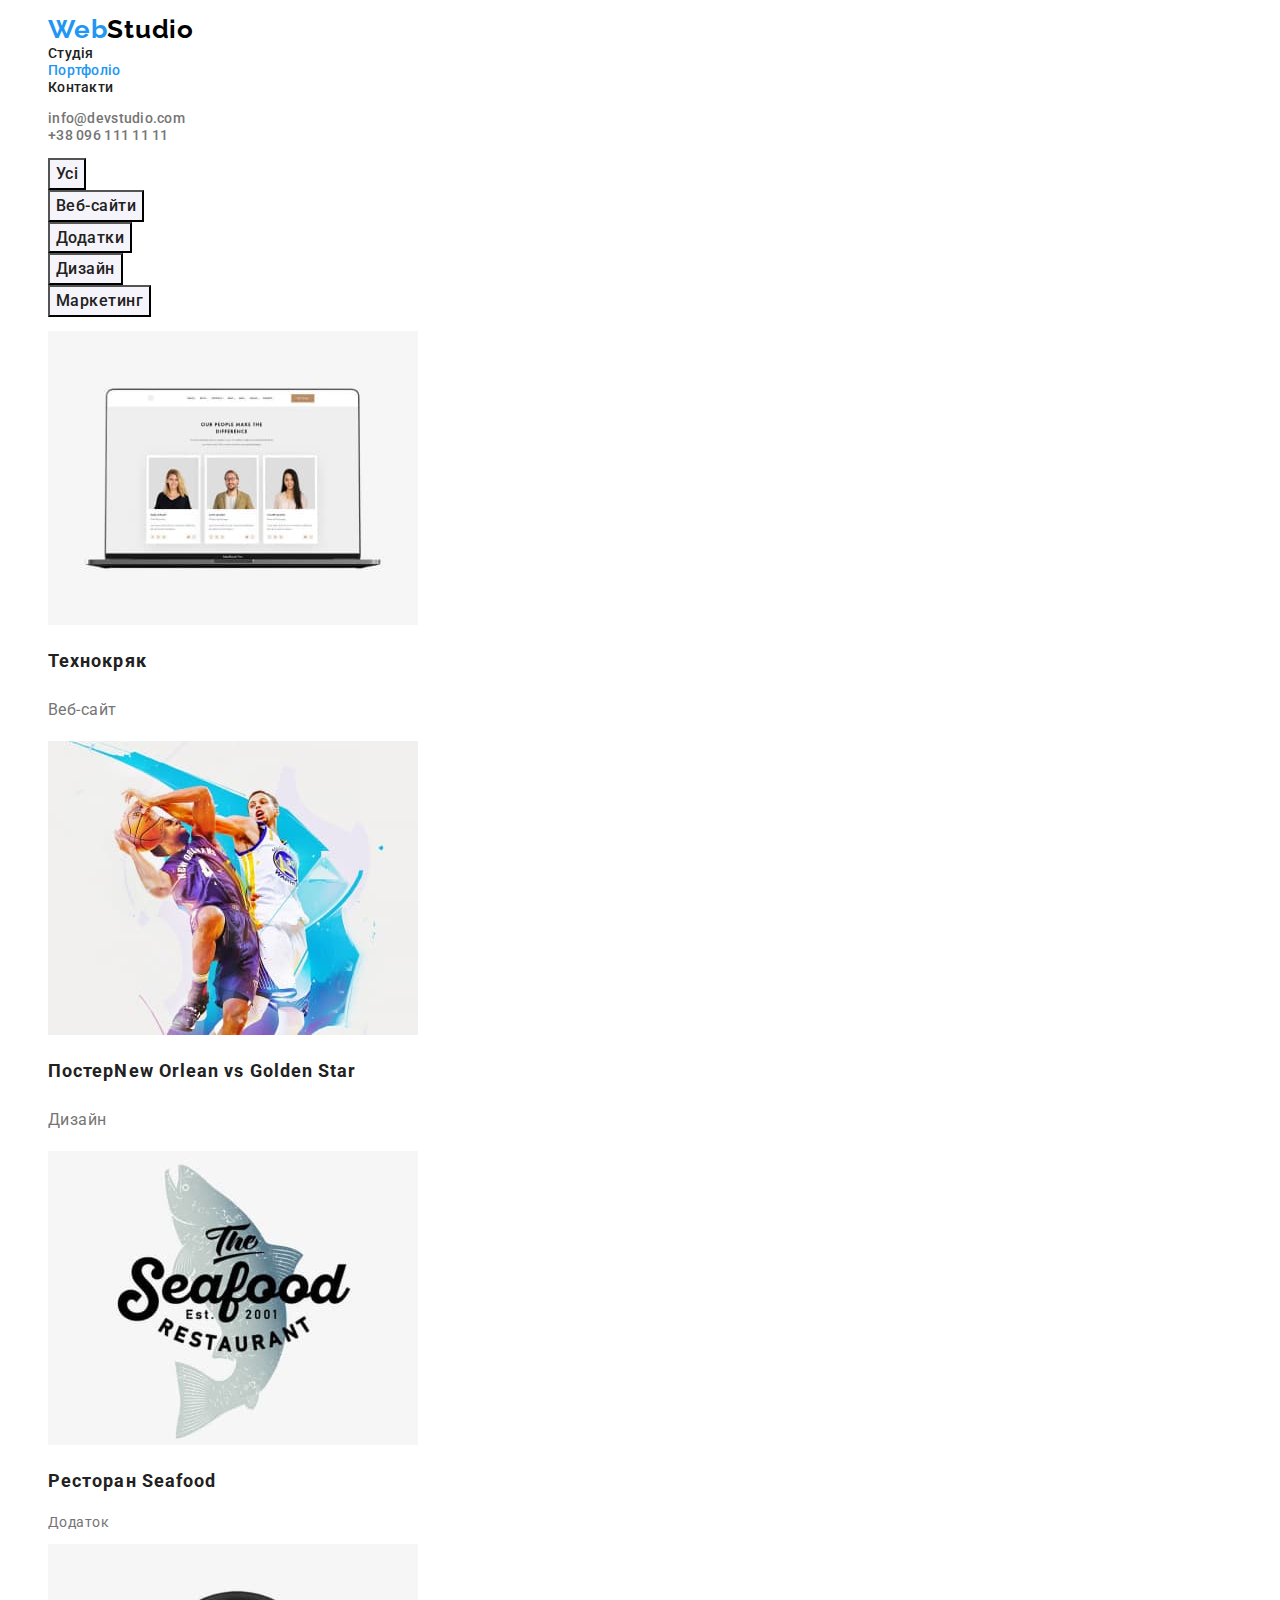
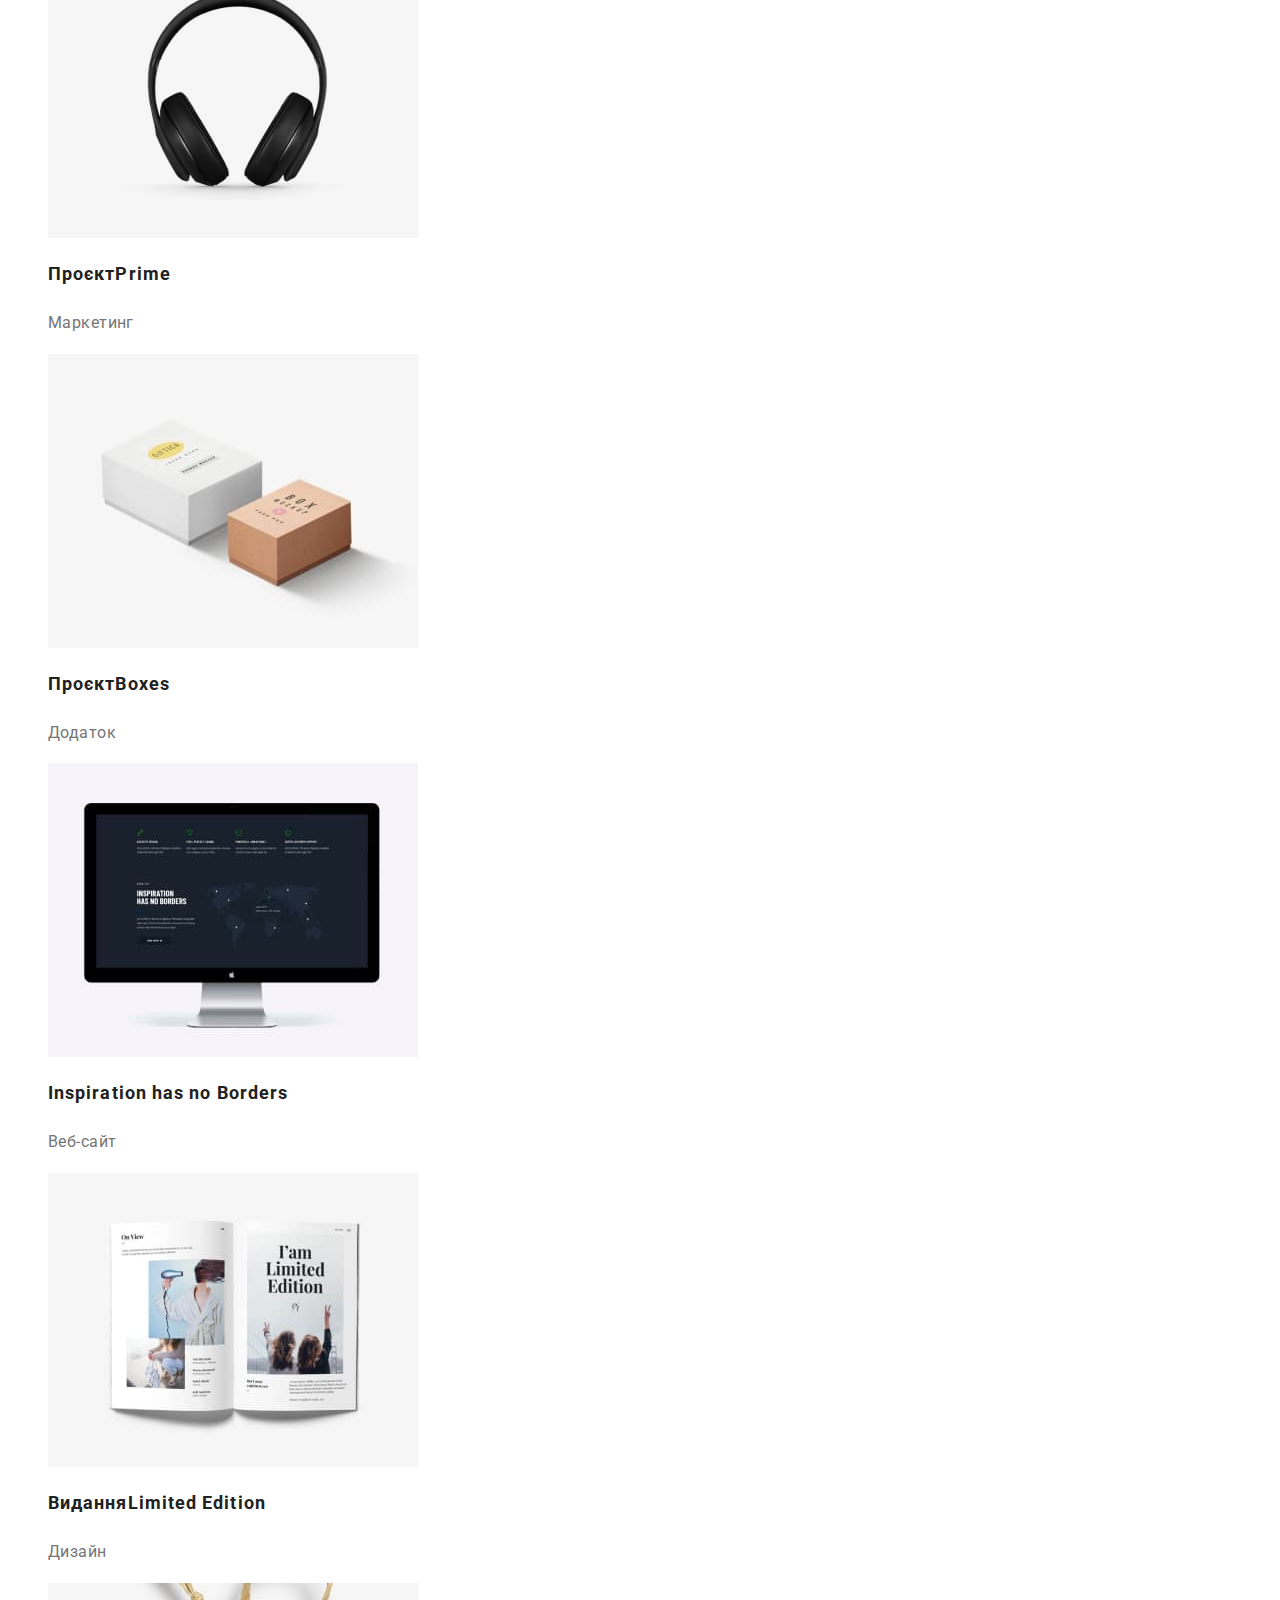
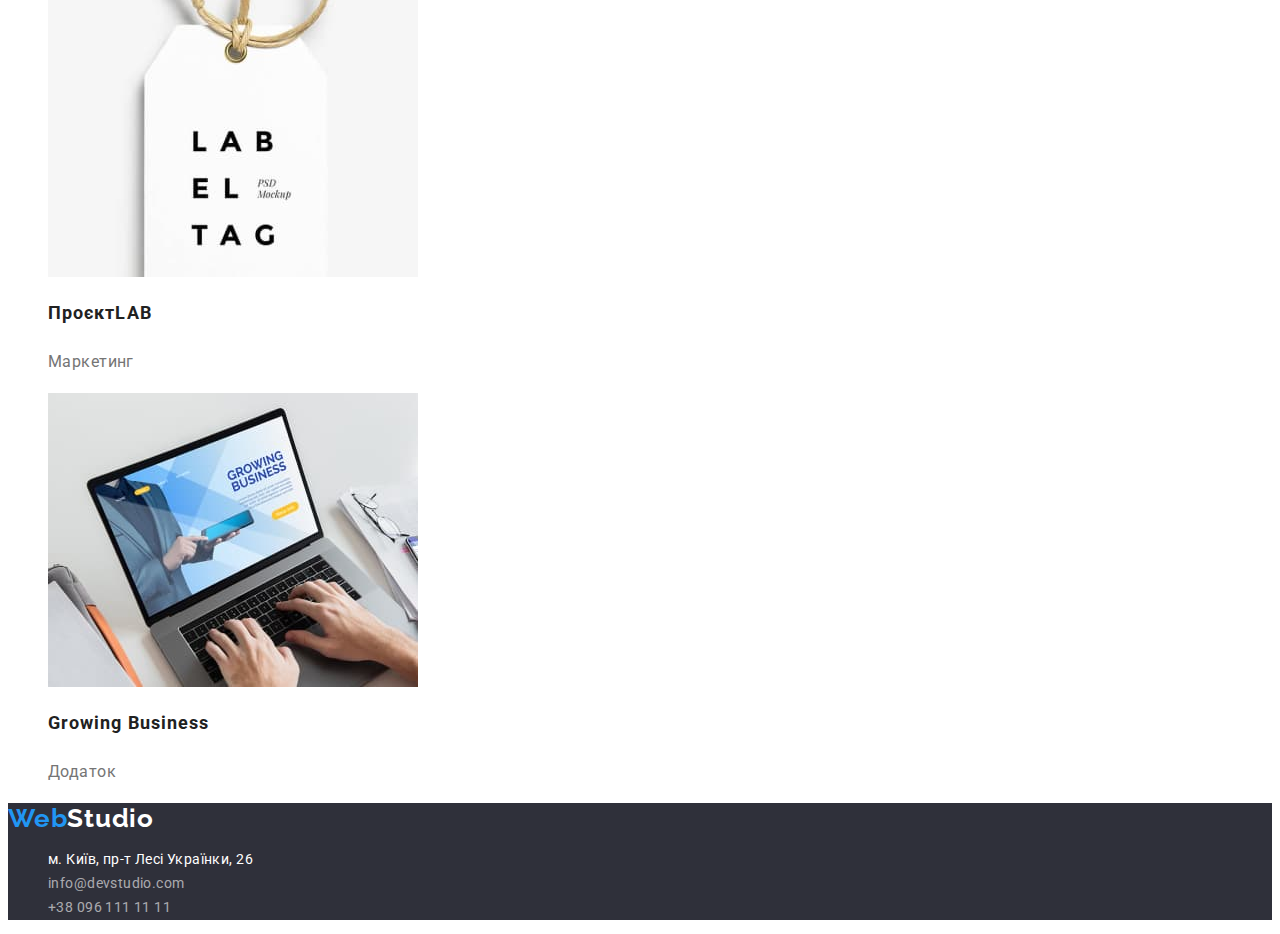
==== portfolio.html @ b94f9e49 "Initial commit" ====
<!DOCTYPE html>
<html lang="uk">
  <head>
    <meta charset="UTF-8" />
    <meta http-equiv="X-UA-Compatible" content="IE=edge" />
    <meta name="viewport" content="width=device-width, initial-scale=1.0" />
    <title>Portfolio</title>
    <link rel="preconnect" href="https://fonts.googleapis.com" />
    <link rel="preconnect" href="https://fonts.gstatic.com" crossorigin />
    <link
      href="https://fonts.googleapis.com/css2?family=Raleway:wght@700&family=Roboto:wght@400;500;700;900&display=swap"
      rel="stylesheet"
    />
    <link rel="stylesheet" href="./css/styles.css" />
  </head>

  <body>
    <!--Шапка сайту-->
    <header class="header">
      <nav clas="nav">
        <ul class="nav-list list">
          <li class="nav-item">
            <a class="logo link" lang="en" href="./index.html"
              >Web<span class="accent">Studio</span></a
            >
          </li>
          <li class="nav-item">
            <a class="nav-link link" href="./index.html">Студія</a>
          </li>
          <li class="nav-item">
            <a class="nav-link link current" href="./portfolio.html"
              >Портфоліо</a
            >
          </li>
          <li class="nav-item">
            <a class="nav-link link" href="">Контакти</a>
          </li>
        </ul>
      </nav>
      <ul class="list">
        <li>
          <a class="contact-link link" href="mailto:info@devstudio.com"
            >info@devstudio.com
          </a>
        </li>
        <li>
          <a class="contact-link link" href="tel:+380961111111"
            >+38 096 111 11 11</a
          >
        </li>
      </ul>
    </header>

    <main>
      <!-- Портфоліо -->
      <section class="project">
        <h1 class="visually-hidden">Портфоліо</h1>
        <ul class="project-list list">
          <li><button class="button" type="button">Усі</button></li>
          <li><button class="button" type="button">Веб-сайти</button></li>
          <li><button class="button" type="button">Додатки</button></li>
          <li><button class="button" type="button">Дизайн</button></li>
          <li><button class="button" type="button">Маркетинг</button></li>
        </ul>

        <ul class="list">
          <li class="project-item">
            <img src="./images/img4.jpg" alt="Ноутбук" width="370" />
            <h2 class="project-title">Технокряк</h2>
            <p class="project-text">Веб-сайт</p>
          </li>
          <li class="project-item">
            <img
              src="./images/img5.jpg"
              alt="Два баскетболіста в стрибку"
              width="370"
            />
            <h2 class="project-title">
              Постер<span lang="en">New Orlean vs Golden Star</span>
            </h2>
            <p class="project-text">Дизайн</p>
          </li>
          <li class="project-item">
            <img src="./images/img6.jpg" alt="Риба" width="370" />
            <h2 class="project-title">
              Ресторан <span lang="en">Seafood</span>
            </h2>
            <p class="features-text">Додаток</p>
          </li>
          <li class="project-item">
            <img src="./images/img7.jpg" alt="Навушники" width="370" />
            <h2 class="project-title">Проєкт<span lang="en">Prime</span></h2>
            <p class="project-text">Маркетинг</p>
          </li>
          <li class="project-item">
            <img src="./images/img8.jpg" alt="Дві коробочки" width="370" />
            <h2 class="project-title">Проєкт<span lang="en">Boxes</span></h2>
            <p class="project-text">Додаток</p>
          </li>
          <li>
            <img src="./images/img9.jpg" alt="Монітор" width="370" />
            <h2 class="project-title" lang="en">Inspiration has no Borders</h2>
            <p class="project-text">Веб-сайт</p>
          </li>
          <li class="project-item">
            <img src="./images/img10.jpg" alt="Журнал" width="370" />
            <h2 class="project-title">
              Видання<span lang="en">Limited Edition</span>
            </h2>
            <p class="project-text">Дизайн</p>
          </li>
          <li class="project-item">
            <img src="./images/img11.jpg" alt="Бірка" width="370" />
            <h2 class="project-title">Проєкт<span lang="en">LAB</span></h2>
            <p class="project-text">Маркетинг</p>
          </li>
          <li class="project-item">
            <img
              src="./images/img12.jpg"
              alt="Робота за ноутбуком"
              width="370"
            />
            <h2 class="project-title" lang="en">Growing Business</h2>
            <p class="project-text">Додаток</p>
          </li>
        </ul>
      </section>
    </main>

    <!--Підвал-->
    <footer class="footer">
      <a class="link logo" lang="en" href="./index.html"
        >Web<span class="footer-accent">Studio</span></a
      >
      <address>
        <ul class="list">
          <li>
            <a class="footer-link link" href=""
              >м. Київ, пр-т Лесі Українки, 26</a
            >
          </li>
          <li>
            <a class="footer-contact-link link" href="mailto:info@devstudio.com"
              >info@devstudio.com
            </a>
          </li>
          <li>
            <a class="footer-contact-link link" href="tel:+380961111111"
              >+38 096 111 11 11</a
            >
          </li>
        </ul>
      </address>
    </footer>
  </body>
</html>
---- css/styles.css ----
:root {
  --main-title-color: #212121;
  --second-title-color: #ffffff;
  --main-text-color: #757575;
  --typical-lh: 1.17;
  --main-font: "Roboto", sans-serif;
  --main-background-color: #ffffff;
  --second-background-color: #2f303a;
}

body {
  font-family: var(--main-font);
  background-color: var(--main-background-color);
  color: var(--main-text-color);
  letter-spacing: 0.03em;
  font-size: 14px;
}

.list {
  list-style: none;
}

.link {
  text-decoration: none;
}

/*------------------- Header--------------- */

.logo {
  font-family: "Raleway", sans-serif;
  font-style: normal;
  font-weight: 700;
  font-size: 26px;
  line-height: 1.19;
  letter-spacing: 0.03em;
  color: #2196f3;
}

.accent {
  color: #000000;
}

.nav-link {
  font-weight: 500;
  line-height: 1.14;
  letter-spacing: 0.02em;
  color: var(--main-title-color);
}

.current {
  color: #2196f3;
}

.contact-link {
  font-weight: 500;
  line-height: 1.14;
  letter-spacing: 0.02em;
  color: var(--main-text-color);
}

.nav-link:hover,
.nav-link:focus {
  color: #2196f3;
}

.contact-link:hover,
.contact-link:focus {
  color: #2196f3;
}

/*-------------- Hero ------------------*/

.hero {
  background: var(--second-background-color);
}

.hero-title {
  font-weight: 900;
  font-size: 44px;
  line-height: 1.36;
  text-align: center;
  letter-spacing: 0.06em;
  text-transform: uppercase;
  color: var(--second-title-color);
}

.hero-btn {
  font-family: inherit;
  font-weight: 700;
  font-size: 16px;
  line-height: 1.87;
  letter-spacing: 0.06em;
  color: var(--second-title-color);
  background: #2196f3;
  cursor: pointer;
}

.hero-btn:hover,
.hero-btn:focus {
  background: #188ce8;
  box-shadow: 0px 4px 4px rgba(0, 0, 0, 0.15);
  border-radius: 4px;
}

/* ------------------Benefits------------ */

.visually-hidden {
  position: absolute;
  width: 1px;
  height: 1px;
  overflow: hidden;
  border: 0;
  padding: 0;
  clip: rect(0 0 0 0);
  clip-path: inset(50%);
  margin: -1px;
  white-space: nowrap;
}

.benefits-title {
  font-size: 14px;
  line-height: 1.14;
  color: var(--main-title-color);
}
.benefits-text {
  line-height: 1.71;
}

/*------------------------ Activity----------------- */

.section-title {
  font-size: 36px;
  line-height: var(--typical-lh);
  color: var(--main-title-color);
}

/* ---------Team------------- */

.team {
  background: #f5f4fa;
}

.team-subtitle {
  font-weight: 500;
  font-size: 16px;
  line-height: 1.19;
  color: var(--main-title-color);
}
.team-text {
  font-size: 16px;
  line-height: 1.19;
}

.team-item {
  background: var(--main-background-color);
}

/* --------------------Footer------------------ */

.footer {
  background: var(--second-background-color);
}

.footer-accent {
  color: #ffffff;
}

.footer-link {
  font-style: normal;
  line-height: 1.71;
  color: var(--second-title-color);
}

.footer-contact-link {
  font-style: normal;
  line-height: 1.71;
  color: rgba(255, 255, 255, 0.6);
}

.footer-contact-link:hover,
.footer-contact-link:focus {
  color: #2196f3;
}

/* ------------------PORTFOLIO----------------- */

.button {
  font-family: inherit;
  font-style: normal;
  font-weight: 500;
  font-size: 16px;
  line-height: 1.62;
  letter-spacing: 0.03em;
  color: var(--main-title-color);
  cursor: pointer;
  background: #f5f4fa;
}

.button:hover,
.button:focus {
  color: var(--second-title-color);
  background: #2196f3;
  box-shadow: 0px 3px 1px rgba(0, 0, 0, 0.1), 0px 1px 2px rgba(0, 0, 0, 0.08),
    0px 2px 2px rgba(0, 0, 0, 0.12);
}

.project-title {
  font-size: 18px;
  line-height: 2;
  letter-spacing: 0.06em;
  color: var(--main-title-color);
}

.project-text {
  font-size: 16px;
  line-height: 1.87;
}
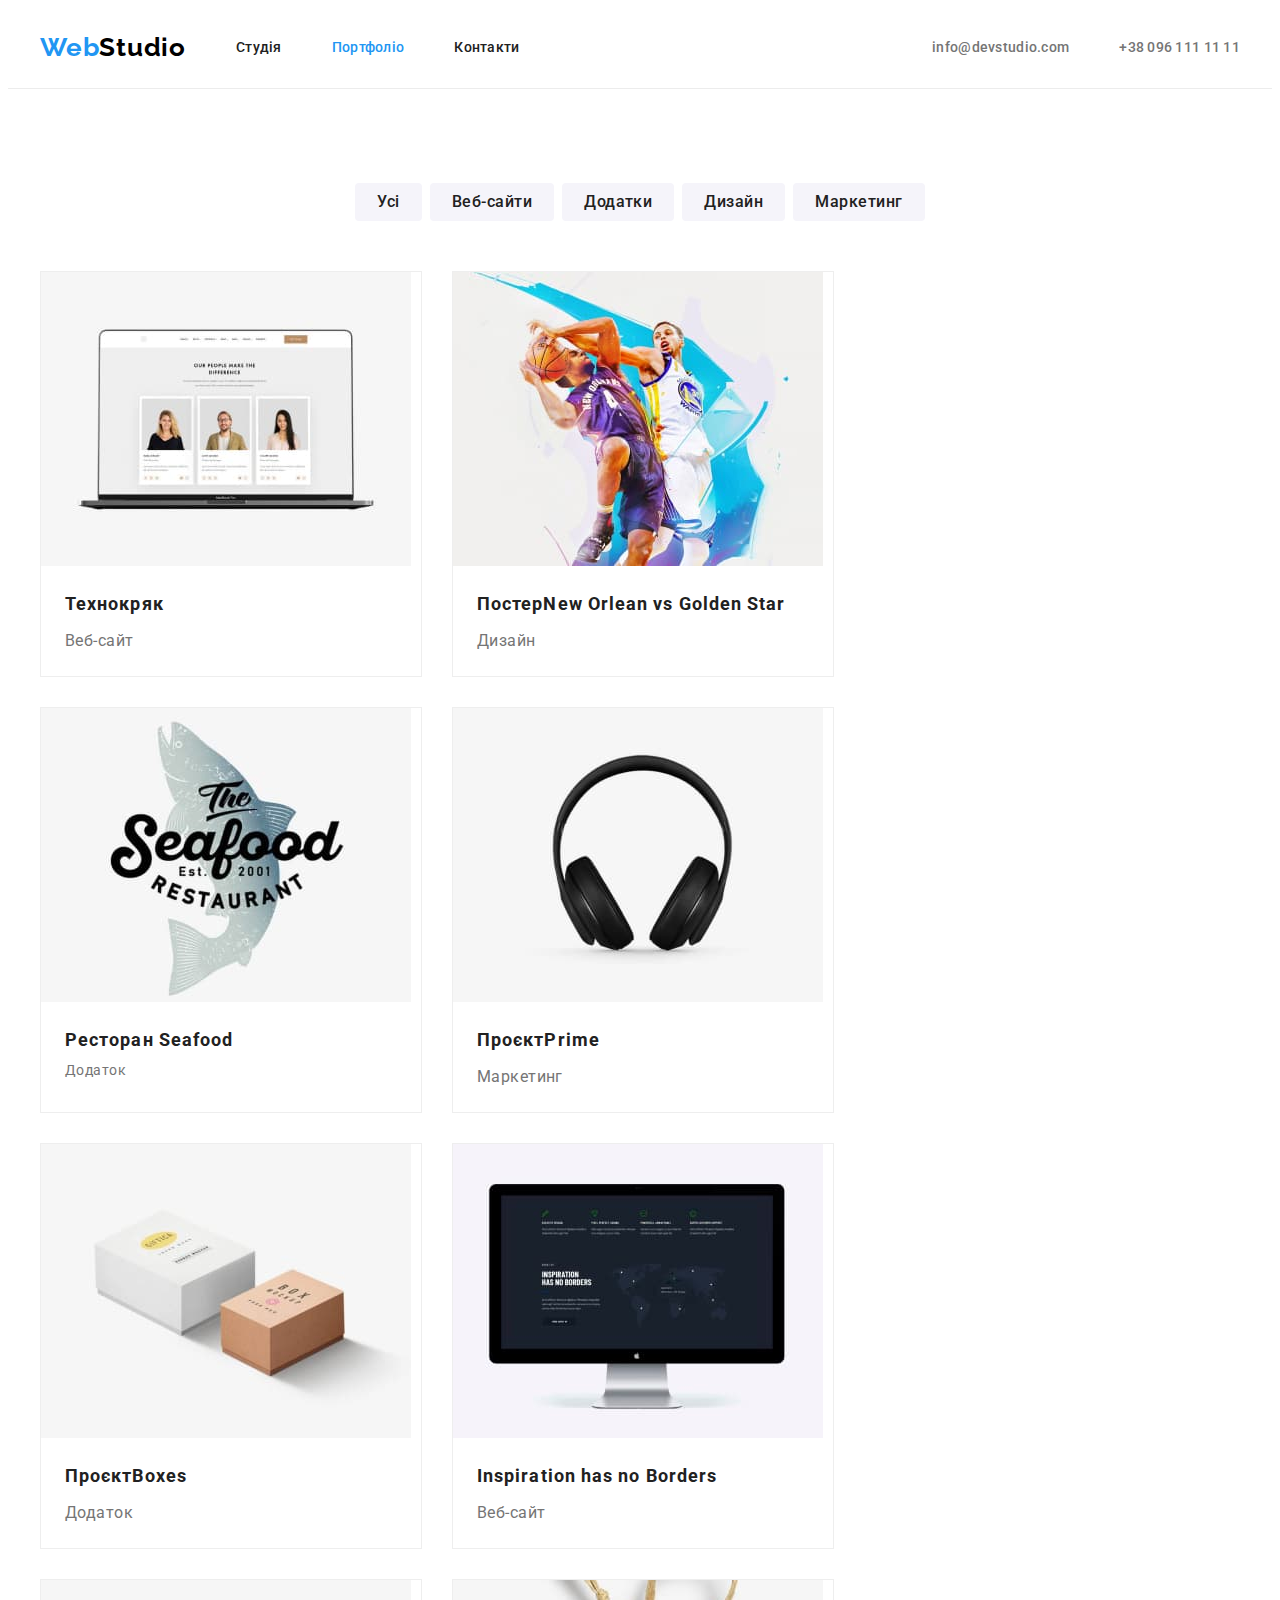
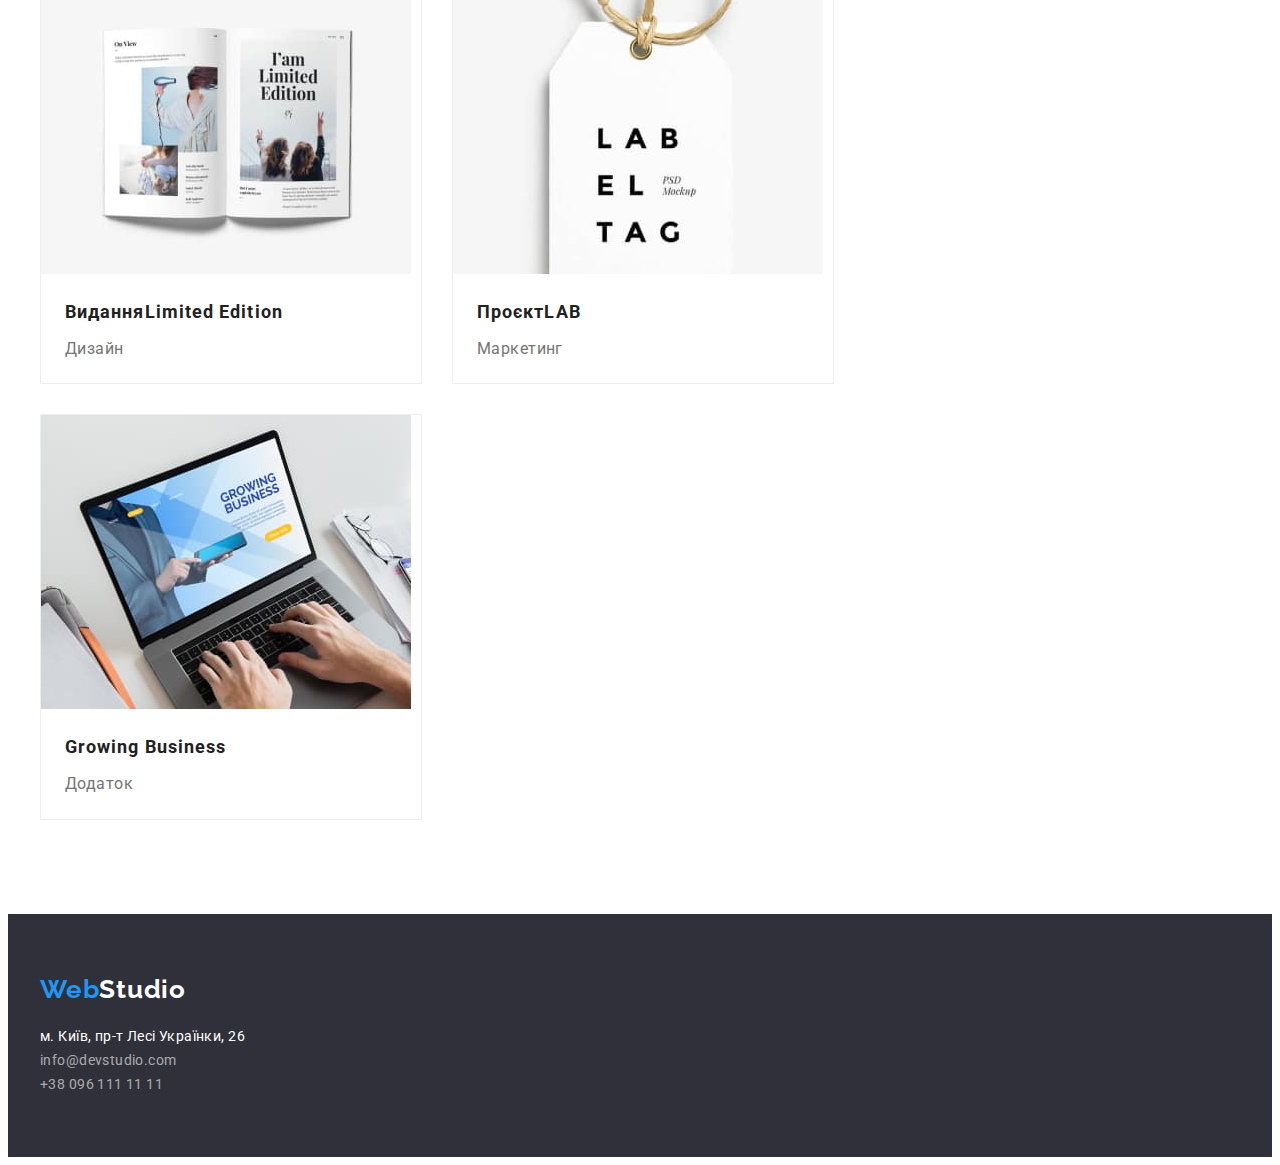
==== commit 59321323: "positioning" ====
--- a/portfolio.html
+++ b/portfolio.html
@@ -11,146 +11,187 @@
       href="https://fonts.googleapis.com/css2?family=Raleway:wght@700&family=Roboto:wght@400;500;700;900&display=swap"
       rel="stylesheet"
     />
+    <!-- normalize -->
+    <link
+      rel="stylesheet"
+      href="https://cdnjs.cloudflare.com/ajax/libs/modern-normalize/1.1.0/modern-normalize.min.css"
+      integrity="sha512-wpPYUAdjBVSE4KJnH1VR1HeZfpl1ub8YT/NKx4PuQ5NmX2tKuGu6U/JRp5y+Y8XG2tV+wKQpNHVUX03MfMFn9Q=="
+      crossorigin="anonymous"
+      referrerpolicy="no-referrer"
+    />
+    <!-- styles -->
     <link rel="stylesheet" href="./css/styles.css" />
   </head>
 
   <body>
     <!--Шапка сайту-->
     <header class="header">
-      <nav clas="nav">
-        <ul class="nav-list list">
-          <li class="nav-item">
-            <a class="logo link" lang="en" href="./index.html"
-              >Web<span class="accent">Studio</span></a
+      <div class="container">
+        <nav clas="header-nav">
+          <ul class="header-nav-list list">
+            <li class="header-nav-item">
+              <a class="logo link" lang="en" href="./index.html"
+                >Web<span class="accent">Studio</span></a
+              >
+            </li>
+            <li class="header-nav-item">
+              <a class="header-nav-link link" href="./index.html">Студія</a>
+            </li>
+            <li class="header-nav-item">
+              <a class="header-nav-link link current" href="./portfolio.html"
+                >Портфоліо</a
+              >
+            </li>
+            <li class="header-nav-item">
+              <a class="header-nav-link link" href="">Контакти</a>
+            </li>
+          </ul>
+        </nav>
+        <ul class="header-contact-list list">
+          <li>
+            <a class="contact-link link" href="mailto:info@devstudio.com"
+              >info@devstudio.com
+            </a>
+          </li>
+          <li>
+            <a class="contact-link link" href="tel:+380961111111"
+              >+38 096 111 11 11</a
             >
           </li>
-          <li class="nav-item">
-            <a class="nav-link link" href="./index.html">Студія</a>
-          </li>
-          <li class="nav-item">
-            <a class="nav-link link current" href="./portfolio.html"
-              >Портфоліо</a
-            >
-          </li>
-          <li class="nav-item">
-            <a class="nav-link link" href="">Контакти</a>
-          </li>
         </ul>
-      </nav>
-      <ul class="list">
-        <li>
-          <a class="contact-link link" href="mailto:info@devstudio.com"
-            >info@devstudio.com
-          </a>
-        </li>
-        <li>
-          <a class="contact-link link" href="tel:+380961111111"
-            >+38 096 111 11 11</a
-          >
-        </li>
-      </ul>
+      </div>
     </header>
 
     <main>
       <!-- Портфоліо -->
-      <section class="project">
-        <h1 class="visually-hidden">Портфоліо</h1>
-        <ul class="project-list list">
-          <li><button class="button" type="button">Усі</button></li>
-          <li><button class="button" type="button">Веб-сайти</button></li>
-          <li><button class="button" type="button">Додатки</button></li>
-          <li><button class="button" type="button">Дизайн</button></li>
-          <li><button class="button" type="button">Маркетинг</button></li>
-        </ul>
+      <section class="project section">
+        <div class="container">
+          <h1 class="visually-hidden">Портфоліо</h1>
+          <ul class="project-list-button list">
+            <li><button class="button" type="button">Усі</button></li>
+            <li><button class="button" type="button">Веб-сайти</button></li>
+            <li><button class="button" type="button">Додатки</button></li>
+            <li><button class="button" type="button">Дизайн</button></li>
+            <li><button class="button" type="button">Маркетинг</button></li>
+          </ul>
 
-        <ul class="list">
-          <li class="project-item">
-            <img src="./images/img4.jpg" alt="Ноутбук" width="370" />
-            <h2 class="project-title">Технокряк</h2>
-            <p class="project-text">Веб-сайт</p>
-          </li>
-          <li class="project-item">
-            <img
-              src="./images/img5.jpg"
-              alt="Два баскетболіста в стрибку"
-              width="370"
-            />
-            <h2 class="project-title">
-              Постер<span lang="en">New Orlean vs Golden Star</span>
-            </h2>
-            <p class="project-text">Дизайн</p>
-          </li>
-          <li class="project-item">
-            <img src="./images/img6.jpg" alt="Риба" width="370" />
-            <h2 class="project-title">
-              Ресторан <span lang="en">Seafood</span>
-            </h2>
-            <p class="features-text">Додаток</p>
-          </li>
-          <li class="project-item">
-            <img src="./images/img7.jpg" alt="Навушники" width="370" />
-            <h2 class="project-title">Проєкт<span lang="en">Prime</span></h2>
-            <p class="project-text">Маркетинг</p>
-          </li>
-          <li class="project-item">
-            <img src="./images/img8.jpg" alt="Дві коробочки" width="370" />
-            <h2 class="project-title">Проєкт<span lang="en">Boxes</span></h2>
-            <p class="project-text">Додаток</p>
-          </li>
-          <li>
-            <img src="./images/img9.jpg" alt="Монітор" width="370" />
-            <h2 class="project-title" lang="en">Inspiration has no Borders</h2>
-            <p class="project-text">Веб-сайт</p>
-          </li>
-          <li class="project-item">
-            <img src="./images/img10.jpg" alt="Журнал" width="370" />
-            <h2 class="project-title">
-              Видання<span lang="en">Limited Edition</span>
-            </h2>
-            <p class="project-text">Дизайн</p>
-          </li>
-          <li class="project-item">
-            <img src="./images/img11.jpg" alt="Бірка" width="370" />
-            <h2 class="project-title">Проєкт<span lang="en">LAB</span></h2>
-            <p class="project-text">Маркетинг</p>
-          </li>
-          <li class="project-item">
-            <img
-              src="./images/img12.jpg"
-              alt="Робота за ноутбуком"
-              width="370"
-            />
-            <h2 class="project-title" lang="en">Growing Business</h2>
-            <p class="project-text">Додаток</p>
-          </li>
-        </ul>
+          <ul class="project-list list">
+            <li class="project-item">
+              <img src="./images/img4.jpg" alt="Ноутбук" width="370" />
+              <div class="portfolio-content">
+                <h2 class="project-title">Технокряк</h2>
+                <p class="project-text">Веб-сайт</p>
+              </div>
+            </li>
+            <li class="project-item">
+              <img
+                src="./images/img5.jpg"
+                alt="Два баскетболіста в стрибку"
+                width="370"
+              />
+              <div class="portfolio-content">
+                <h2 class="project-title">
+                  Постер<span lang="en">New Orlean vs Golden Star</span>
+                </h2>
+                <p class="project-text">Дизайн</p>
+              </div>
+            </li>
+            <li class="project-item">
+              <img src="./images/img6.jpg" alt="Риба" width="370" />
+              <div class="portfolio-content">
+                <h2 class="project-title">
+                  Ресторан <span lang="en">Seafood</span>
+                </h2>
+                <p class="features-text">Додаток</p>
+              </div>
+            </li>
+            <li class="project-item">
+              <img src="./images/img7.jpg" alt="Навушники" width="370" />
+              <div class="portfolio-content">
+                <h2 class="project-title">
+                  Проєкт<span lang="en">Prime</span>
+                </h2>
+                <p class="project-text">Маркетинг</p>
+              </div>
+            </li>
+            <li class="project-item">
+              <img src="./images/img8.jpg" alt="Дві коробочки" width="370" />
+              <div class="portfolio-content">
+                <h2 class="project-title">
+                  Проєкт<span lang="en">Boxes</span>
+                </h2>
+                <p class="project-text">Додаток</p>
+              </div>
+            </li>
+            <li class="project-item">
+              <img src="./images/img9.jpg" alt="Монітор" width="370" />
+              <div class="portfolio-content">
+                <h2 class="project-title" lang="en">
+                  Inspiration has no Borders
+                </h2>
+                <p class="project-text">Веб-сайт</p>
+              </div>
+            </li>
+            <li class="project-item">
+              <img src="./images/img10.jpg" alt="Журнал" width="370" />
+              <div class="portfolio-content">
+                <h2 class="project-title">
+                  Видання<span lang="en">Limited Edition</span>
+                </h2>
+                <p class="project-text">Дизайн</p>
+              </div>
+            </li>
+            <li class="project-item">
+              <img src="./images/img11.jpg" alt="Бірка" width="370" />
+              <div class="portfolio-content">
+                <h2 class="project-title">Проєкт<span lang="en">LAB</span></h2>
+                <p class="project-text">Маркетинг</p>
+              </div>
+            </li>
+            <li class="project-item">
+              <img
+                src="./images/img12.jpg"
+                alt="Робота за ноутбуком"
+                width="370"
+              />
+              <div class="portfolio-content">
+                <h2 class="project-title" lang="en">Growing Business</h2>
+                <p class="project-text">Додаток</p>
+              </div>
+            </li>
+          </ul>
+        </div>
       </section>
     </main>
 
     <!--Підвал-->
     <footer class="footer">
-      <a class="link logo" lang="en" href="./index.html"
-        >Web<span class="footer-accent">Studio</span></a
-      >
-      <address>
-        <ul class="list">
-          <li>
-            <a class="footer-link link" href=""
-              >м. Київ, пр-т Лесі Українки, 26</a
-            >
-          </li>
-          <li>
-            <a class="footer-contact-link link" href="mailto:info@devstudio.com"
-              >info@devstudio.com
-            </a>
-          </li>
-          <li>
-            <a class="footer-contact-link link" href="tel:+380961111111"
-              >+38 096 111 11 11</a
-            >
-          </li>
-        </ul>
-      </address>
+      <div class="container">
+        <a class="footer-logo link logo" lang="en" href="./index.html"
+          >Web<span class="footer-accent">Studio</span></a
+        >
+        <address class="address">
+          <ul class="list">
+            <li>
+              <a class="footer-link link" href=""
+                >м. Київ, пр-т Лесі Українки, 26</a
+              >
+            </li>
+            <li>
+              <a
+                class="footer-contact-link link"
+                href="mailto:info@devstudio.com"
+                >info@devstudio.com
+              </a>
+            </li>
+            <li>
+              <a class="footer-contact-link link" href="tel:+380961111111"
+                >+38 096 111 11 11</a
+              >
+            </li>
+          </ul>
+        </address>
+      </div>
     </footer>
   </body>
 </html>
--- a/css/styles.css
+++ b/css/styles.css
@@ -16,15 +16,83 @@
   font-size: 14px;
 }
 
+/* скидання маржина */
+
+h1,
+h2,
+h3,
+p {
+  margin: 0;
+}
+
+/* Скидання для зображень */
+img {
+  display: block;
+  max-width: 100%;
+  height: auto;
+}
+
+/* Скидання базових стилів для списків */
+
 .list {
   list-style: none;
-}
+  padding-left: 0;
+  margin: 0;
+}
+
+/* Скидання підкреслень для посилань */
 
 .link {
   text-decoration: none;
 }
 
+/* Скидання курсива для address */
+
+address {
+  font-style: normal;
+  line-height: 1.71;
+}
+
+/* Utilit */
+
+.container {
+  width: 1200px;
+  margin: 0 auto;
+  padding: 0 15px;
+}
+
+.section {
+  padding-top: 94px;
+  padding-bottom: 94px;
+}
+
 /*------------------- Header--------------- */
+
+.header {
+  border-bottom: 1px solid #ececec;
+}
+
+.header .container {
+  display: flex;
+  align-items: center;
+}
+
+.header-nav {
+  display: flex;
+}
+
+.header-nav-list {
+  display: flex;
+  align-items: center;
+  gap: 50px;
+}
+
+.header-contact-list {
+  display: flex;
+  align-items: center;
+  gap: 50px;
+  margin-left: auto;
+}
 
 .logo {
   font-family: "Raleway", sans-serif;
@@ -34,17 +102,23 @@
   line-height: 1.19;
   letter-spacing: 0.03em;
   color: #2196f3;
+
+  display: block;
+  padding: 24px 0 25px 0;
 }
 
 .accent {
   color: #000000;
 }
 
-.nav-link {
+.header-nav-link {
   font-weight: 500;
   line-height: 1.14;
   letter-spacing: 0.02em;
   color: var(--main-title-color);
+
+  display: block;
+  padding: 32px 0;
 }
 
 .current {
@@ -56,10 +130,13 @@
   line-height: 1.14;
   letter-spacing: 0.02em;
   color: var(--main-text-color);
-}
-
-.nav-link:hover,
-.nav-link:focus {
+
+  display: block;
+  padding: 32px 0;
+}
+
+.header-nav-link:hover,
+.header-nav-link:focus {
   color: #2196f3;
 }
 
@@ -70,18 +147,25 @@
 
 /*-------------- Hero ------------------*/
 
-.hero {
-  background: var(--second-background-color);
+.hero .container {
+  background-color: var(--second-background-color);
+
+  text-align: center;
+  padding: 200px 0;
 }
 
 .hero-title {
   font-weight: 900;
   font-size: 44px;
   line-height: 1.36;
-  text-align: center;
   letter-spacing: 0.06em;
   text-transform: uppercase;
   color: var(--second-title-color);
+
+  max-width: 696px;
+  margin-bottom: 30px;
+  margin-left: auto;
+  margin-right: auto;
 }
 
 .hero-btn {
@@ -93,13 +177,15 @@
   color: var(--second-title-color);
   background: #2196f3;
   cursor: pointer;
+
+  padding: 10px 32px;
+  border-radius: 4px;
 }
 
 .hero-btn:hover,
 .hero-btn:focus {
   background: #188ce8;
   box-shadow: 0px 4px 4px rgba(0, 0, 0, 0.15);
-  border-radius: 4px;
 }
 
 /* ------------------Benefits------------ */
@@ -117,13 +203,26 @@
   white-space: nowrap;
 }
 
+.benefits {
+  margin-left: auto;
+  margin-right: auto;
+}
+
+.benefits-list {
+  display: flex;
+  gap: 30px;
+}
+
 .benefits-title {
   font-size: 14px;
   line-height: 1.14;
   color: var(--main-title-color);
+
+  margin-bottom: 10px;
 }
 .benefits-text {
   line-height: 1.71;
+  max-width: 270px;
 }
 
 /*------------------------ Activity----------------- */
@@ -132,6 +231,18 @@
   font-size: 36px;
   line-height: var(--typical-lh);
   color: var(--main-title-color);
+  text-align: center;
+  margin-bottom: 50px;
+}
+
+.activity {
+  padding-top: 0;
+}
+
+.activity-list {
+  display: flex;
+  gap: 30px;
+  justify-content: center;
 }
 
 /* ---------Team------------- */
@@ -140,11 +251,23 @@
   background: #f5f4fa;
 }
 
+.team-list {
+  display: flex;
+  gap: 30px;
+}
+
+.team-content {
+  text-align: center;
+  padding: 30px 0;
+}
+
 .team-subtitle {
   font-weight: 500;
   font-size: 16px;
   line-height: 1.19;
   color: var(--main-title-color);
+
+  margin-bottom: 10px;
 }
 .team-text {
   font-size: 16px;
@@ -153,12 +276,21 @@
 
 .team-item {
   background: var(--main-background-color);
+  box-shadow: 0px 1px 3px rgba(0, 0, 0, 0.12), 0px 1px 1px rgba(0, 0, 0, 0.14),
+    0px 2px 1px rgba(0, 0, 0, 0.2);
+  border-radius: 0px 0px 4px 4px;
 }
 
 /* --------------------Footer------------------ */
 
 .footer {
   background: var(--second-background-color);
+  padding: 60px 0;
+}
+
+.footer-logo {
+  margin-bottom: 20px;
+  padding: 0;
 }
 
 .footer-accent {
@@ -166,15 +298,13 @@
 }
 
 .footer-link {
-  font-style: normal;
-  line-height: 1.71;
   color: var(--second-title-color);
 }
 
 .footer-contact-link {
-  font-style: normal;
-  line-height: 1.71;
   color: rgba(255, 255, 255, 0.6);
+
+  margin-top: 9px;
 }
 
 .footer-contact-link:hover,
@@ -183,6 +313,13 @@
 }
 
 /* ------------------PORTFOLIO----------------- */
+
+.project-list-button {
+  display: flex;
+  gap: 8px;
+  margin-bottom: 50px;
+  justify-content: center;
+}
 
 .button {
   font-family: inherit;
@@ -194,6 +331,10 @@
   color: var(--main-title-color);
   cursor: pointer;
   background: #f5f4fa;
+  border-radius: 4px;
+  border: 0;
+
+  padding: 6px 22px;
 }
 
 .button:hover,
@@ -204,11 +345,28 @@
     0px 2px 2px rgba(0, 0, 0, 0.12);
 }
 
+.project-list {
+  display: flex;
+  flex-wrap: wrap;
+  gap: 30px;
+}
+
+.project-item {
+  display: block;
+  width: calc((100% - 60px) / 3);
+  border: 1px solid #eeeeee;
+}
+
+.portfolio-content {
+  padding: 20px 24px;
+}
+
 .project-title {
   font-size: 18px;
   line-height: 2;
   letter-spacing: 0.06em;
   color: var(--main-title-color);
+  margin-bottom: 4px;
 }
 
 .project-text {
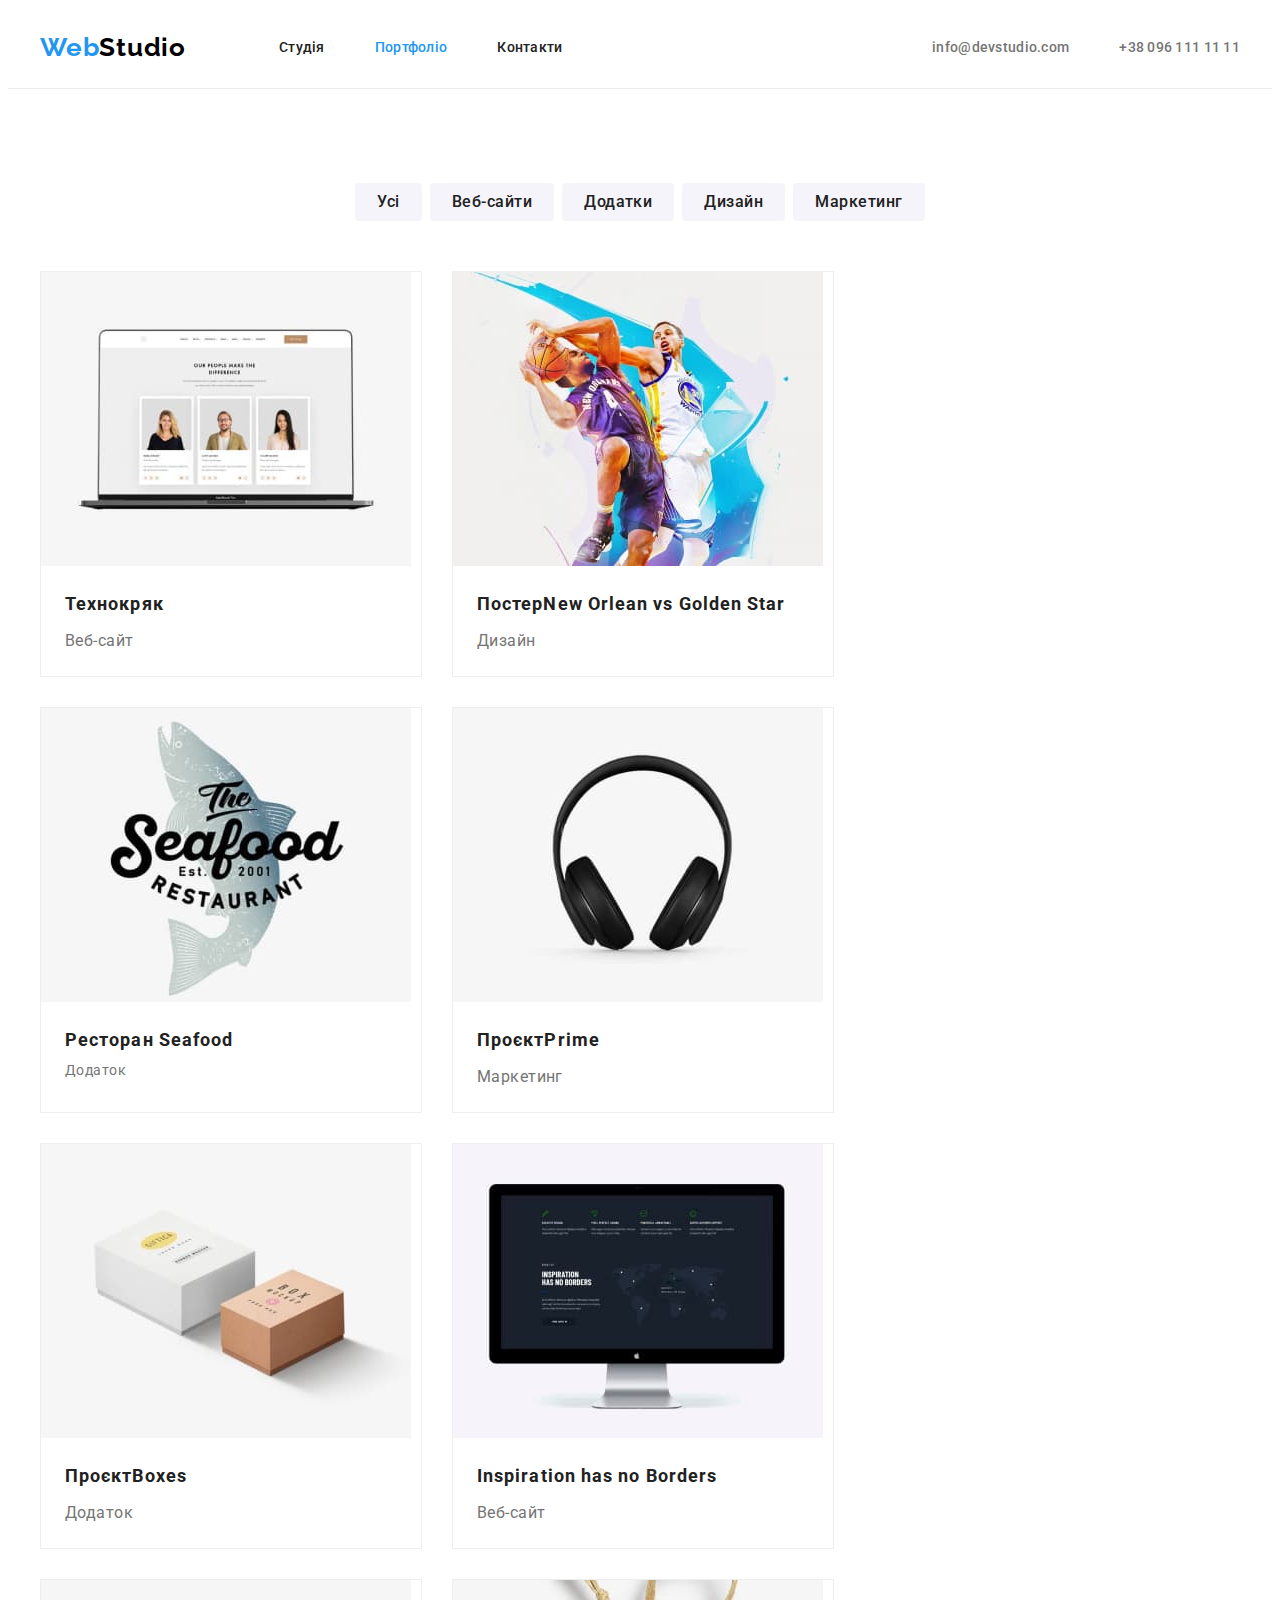
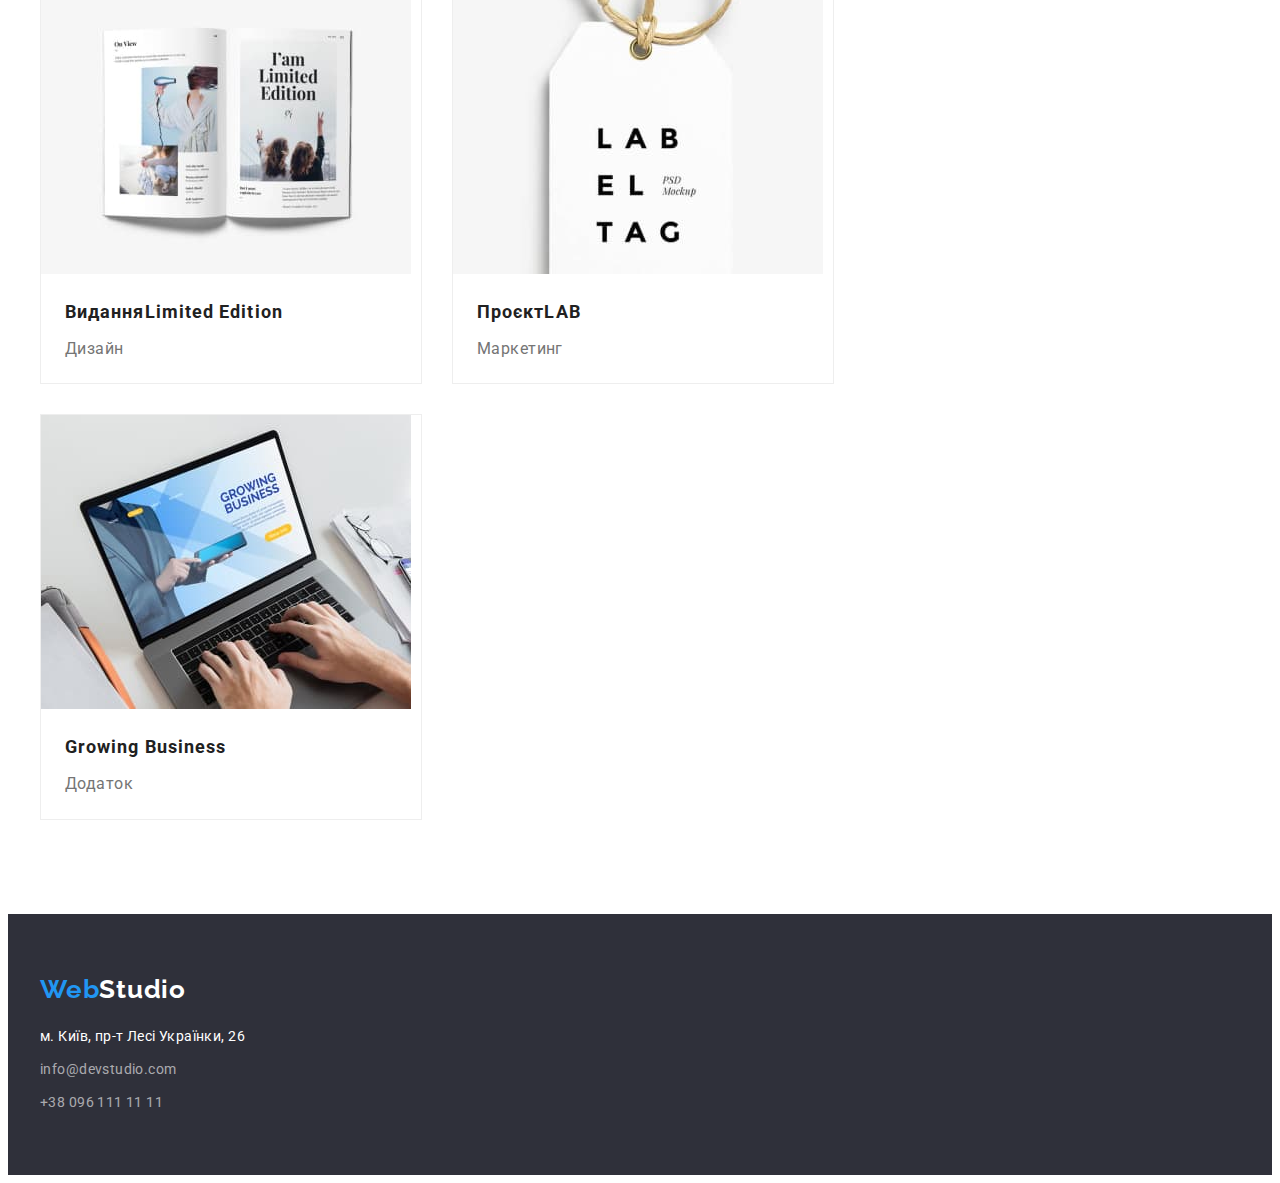
==== commit f6be0000: "final corrections" ====
--- a/portfolio.html
+++ b/portfolio.html
@@ -27,13 +27,11 @@
     <!--Шапка сайту-->
     <header class="header">
       <div class="container">
-        <nav clas="header-nav">
+        <nav class="header-nav">
+          <a class="header-logo logo link" lang="en" href="./index.html"
+            >Web<span class="accent">Studio</span></a
+          >
           <ul class="header-nav-list list">
-            <li class="header-nav-item">
-              <a class="logo link" lang="en" href="./index.html"
-                >Web<span class="accent">Studio</span></a
-              >
-            </li>
             <li class="header-nav-item">
               <a class="header-nav-link link" href="./index.html">Студія</a>
             </li>
@@ -171,20 +169,20 @@
           >Web<span class="footer-accent">Studio</span></a
         >
         <address class="address">
-          <ul class="list">
+          <ul class="footer-list list">
             <li>
               <a class="footer-link link" href=""
                 >м. Київ, пр-т Лесі Українки, 26</a
               >
             </li>
-            <li>
+            <li class="footer-item">
               <a
                 class="footer-contact-link link"
                 href="mailto:info@devstudio.com"
                 >info@devstudio.com
               </a>
             </li>
-            <li>
+            <li class="footer-item">
               <a class="footer-contact-link link" href="tel:+380961111111"
                 >+38 096 111 11 11</a
               >
--- a/css/styles.css
+++ b/css/styles.css
@@ -81,19 +81,6 @@
   display: flex;
 }
 
-.header-nav-list {
-  display: flex;
-  align-items: center;
-  gap: 50px;
-}
-
-.header-contact-list {
-  display: flex;
-  align-items: center;
-  gap: 50px;
-  margin-left: auto;
-}
-
 .logo {
   font-family: "Raleway", sans-serif;
   font-style: normal;
@@ -104,7 +91,23 @@
   color: #2196f3;
 
   display: block;
+}
+
+.header-logo {
   padding: 24px 0 25px 0;
+  margin-right: 93px;
+}
+
+.header-nav-list {
+  display: flex;
+  align-items: center;
+  gap: 50px;
+}
+
+.header-contact-list {
+  display: flex;
+  gap: 50px;
+  margin-left: auto;
 }
 
 .accent {
@@ -147,7 +150,7 @@
 
 /*-------------- Hero ------------------*/
 
-.hero .container {
+.hero {
   background-color: var(--second-background-color);
 
   text-align: center;
@@ -162,10 +165,11 @@
   text-transform: uppercase;
   color: var(--second-title-color);
 
-  max-width: 696px;
+  width: 696px;
   margin-bottom: 30px;
   margin-left: auto;
   margin-right: auto;
+  text-align: center;
 }
 
 .hero-btn {
@@ -180,6 +184,7 @@
 
   padding: 10px 32px;
   border-radius: 4px;
+  border: none;
 }
 
 .hero-btn:hover,
@@ -303,7 +308,9 @@
 
 .footer-contact-link {
   color: rgba(255, 255, 255, 0.6);
-
+}
+
+.footer-list .footer-item {
   margin-top: 9px;
 }
 
